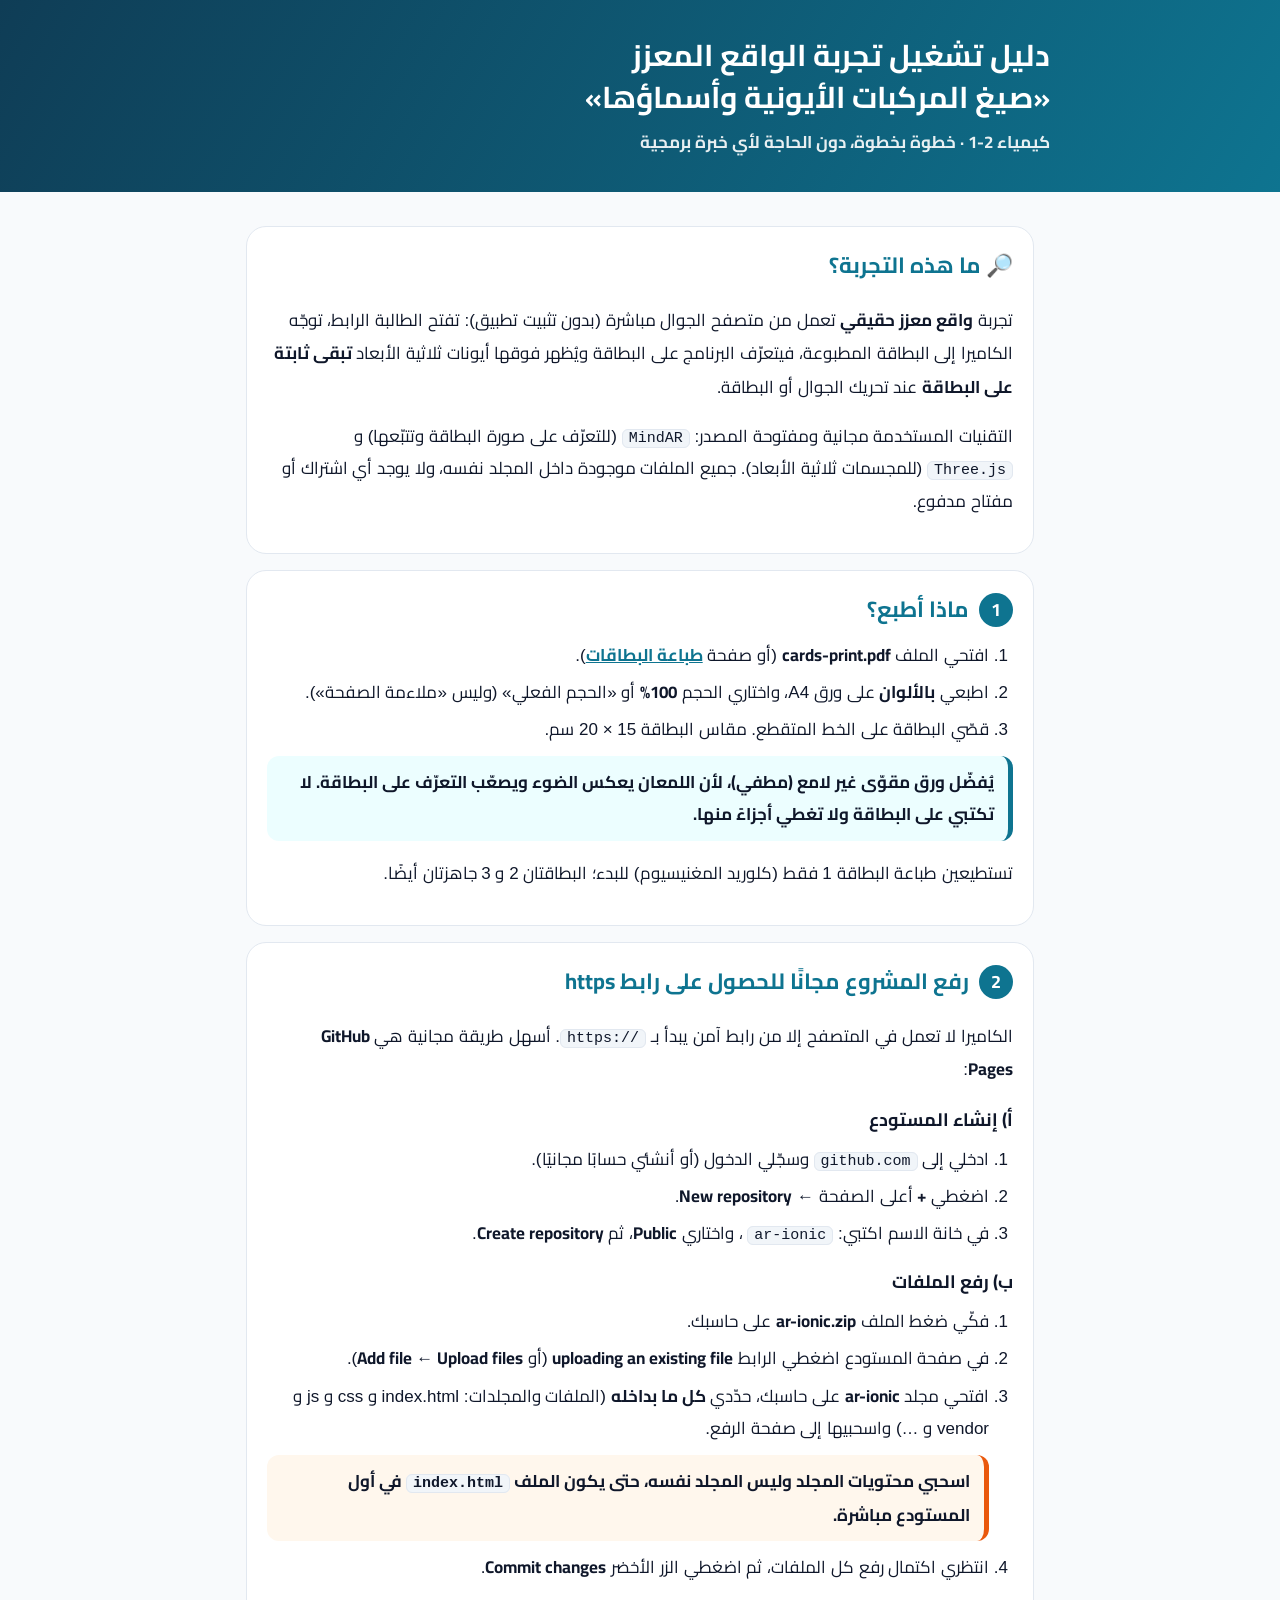
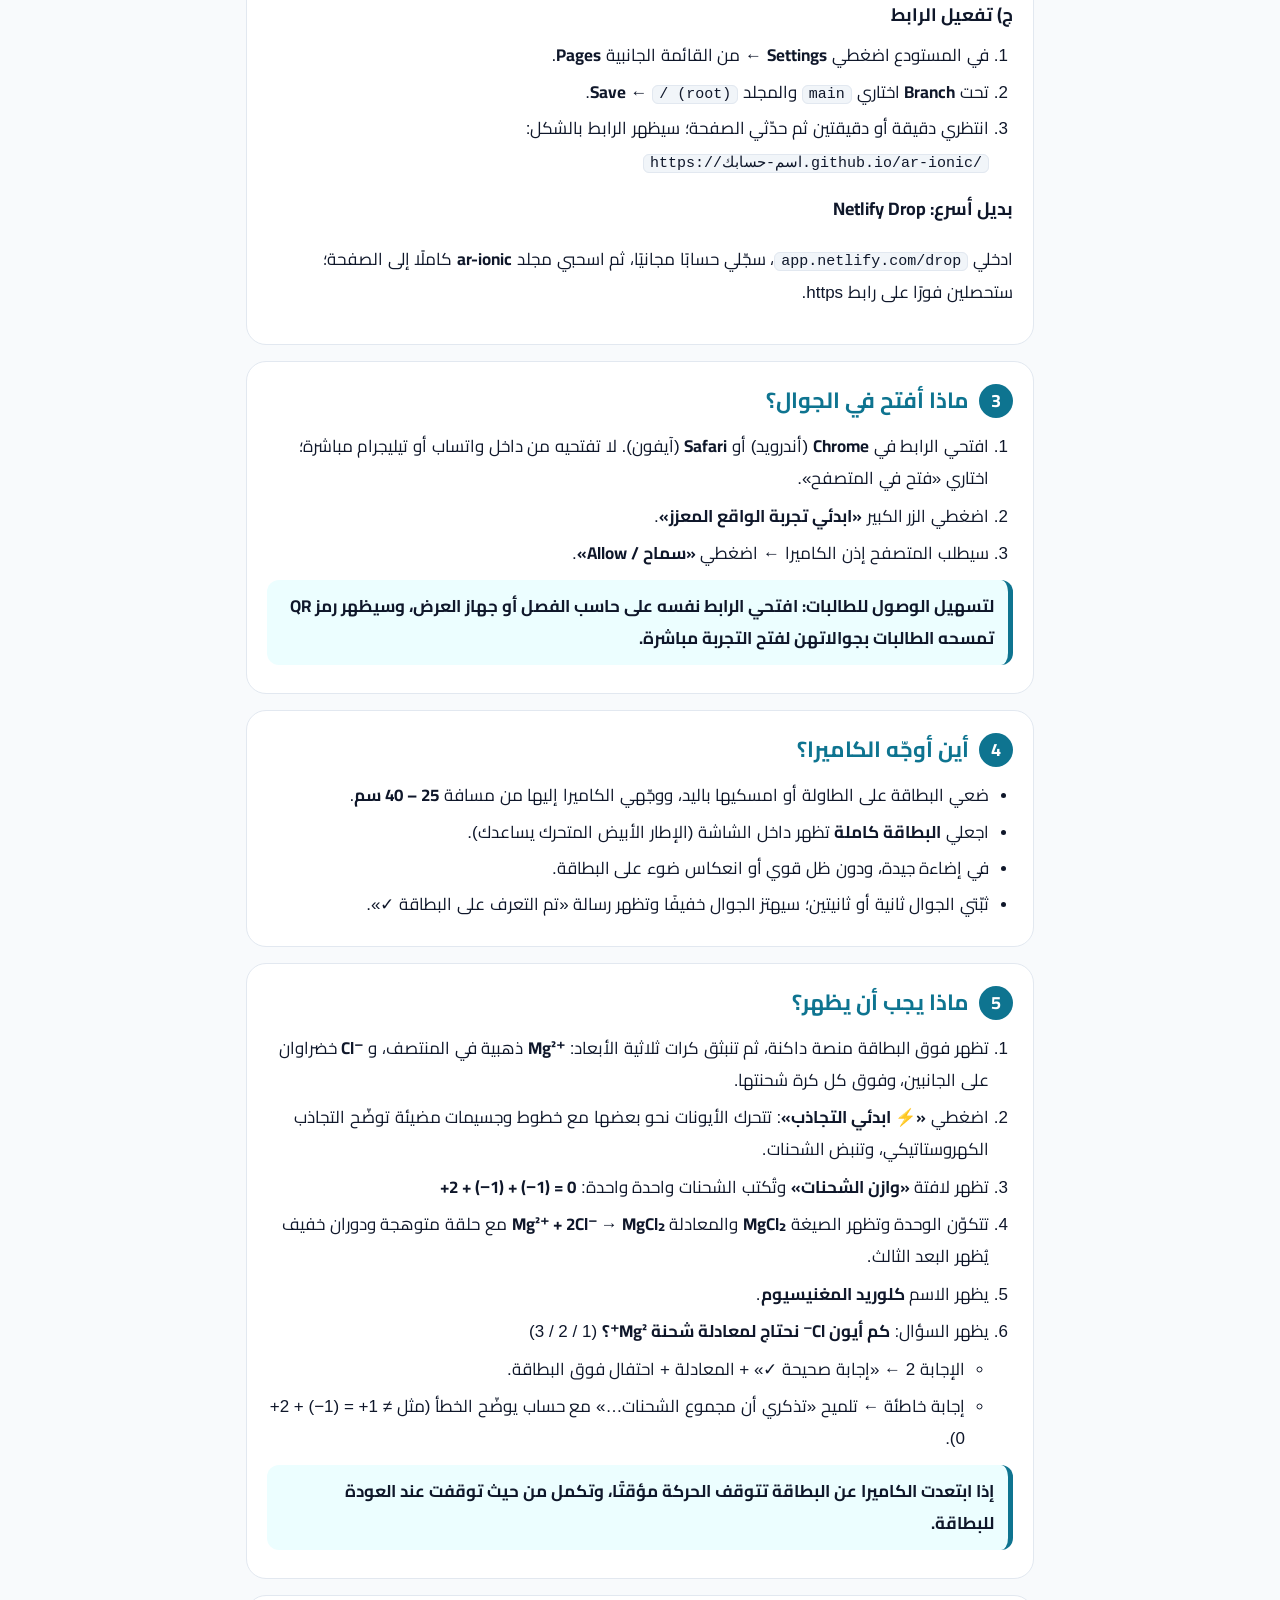
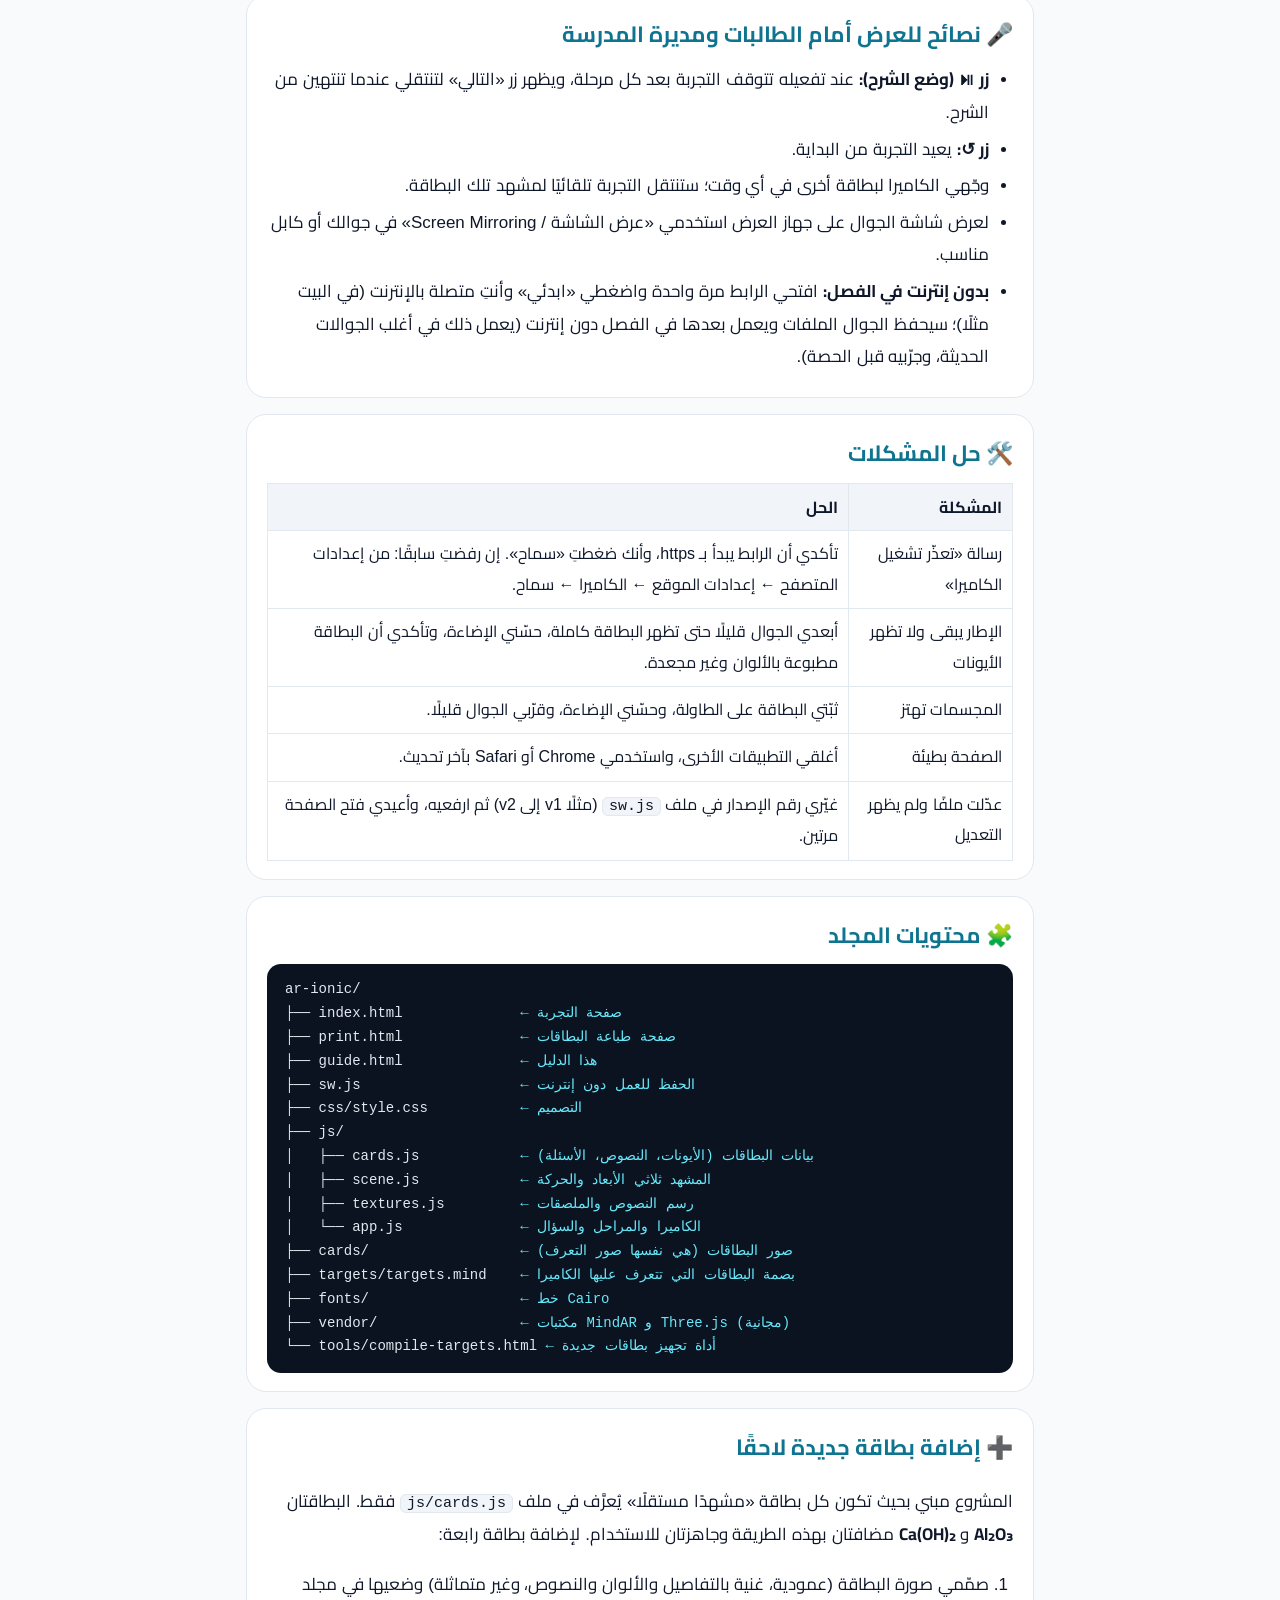
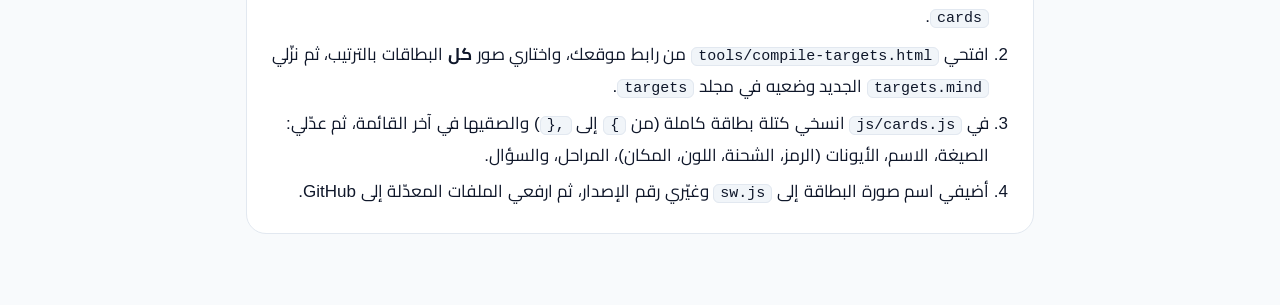
==== guide.html @ edabff2e "Add files via upload" ====
<!doctype html>
<html lang="ar" dir="rtl">
<head>
<meta charset="utf-8">
<meta name="viewport" content="width=device-width, initial-scale=1">
<title>دليل تشغيل تجربة الواقع المعزز</title>
<style>
  @font-face { font-family: Cairo; font-weight: 400; src: url(fonts/cairo-arabic-400-normal.woff2) format('woff2'); unicode-range: U+0600-06FF, U+FB50-FDFF, U+FE70-FEFF; }
  @font-face { font-family: Cairo; font-weight: 700; src: url(fonts/cairo-arabic-700-normal.woff2) format('woff2'); unicode-range: U+0600-06FF, U+FB50-FDFF, U+FE70-FEFF; }
  @font-face { font-family: Cairo; font-weight: 900; src: url(fonts/cairo-arabic-900-normal.woff2) format('woff2'); unicode-range: U+0600-06FF, U+FB50-FDFF, U+FE70-FEFF; }
  @font-face { font-family: Cairo; font-weight: 700; src: url(fonts/cairo-latin-700-normal.woff2) format('woff2'); unicode-range: U+0000-00FF, U+2000-206F; }
  @font-face { font-family: Cairo; font-weight: 900; src: url(fonts/cairo-latin-900-normal.woff2) format('woff2'); unicode-range: U+0000-00FF, U+2000-206F; }
  :root { --ink: #0f172a; --muted: #475569; --line: #e2e8f0; --accent: #0e7490; --soft: #ecfeff; }
  * { box-sizing: border-box; }
  body { margin: 0; font-family: Cairo, sans-serif; color: var(--ink); background: #f8fafc; line-height: 1.9; font-size: 17px; }
  header { background: linear-gradient(120deg, #0f3d56, #0e7490); color: #fff; padding: 34px 18px; }
  header h1 { margin: 0 auto; max-width: 820px; font-size: 30px; line-height: 1.4; }
  header p { margin: 8px auto 0; max-width: 820px; opacity: .9; font-weight: 700; }
  main { max-width: 820px; margin: auto; padding: 18px 16px 60px; }
  section { background: #fff; border: 1px solid var(--line); border-radius: 20px; padding: 18px 20px; margin: 16px 0; }
  h2 { margin: 0 0 8px; font-size: 22px; color: var(--accent); display: flex; align-items: center; gap: 10px; }
  h2 .n { background: var(--accent); color: #fff; width: 34px; height: 34px; border-radius: 50%; display: inline-flex; align-items: center; justify-content: center; font-size: 18px; flex: none; }
  h3 { font-size: 18px; margin: 14px 0 4px; }
  ol, ul { padding-inline-start: 24px; margin: 6px 0; }
  li { margin: 4px 0; }
  code, .k { direction: ltr; unicode-bidi: isolate; font-family: ui-monospace, monospace; background: #f1f5f9; border: 1px solid var(--line); border-radius: 6px; padding: 0 6px; font-size: 15px; }
  .note { background: var(--soft); border-right: 5px solid var(--accent); padding: 10px 14px; border-radius: 12px; margin: 10px 0; font-weight: 700; }
  .warn { background: #fff7ed; border-right-color: #ea580c; }
  table { width: 100%; border-collapse: collapse; margin-top: 8px; font-size: 16px; }
  th, td { border: 1px solid var(--line); padding: 8px 10px; text-align: right; vertical-align: top; }
  th { background: #f1f5f9; }
  .tree { direction: ltr; text-align: left; background: #0b1220; color: #e2e8f0; border-radius: 14px; padding: 14px 18px; font-family: ui-monospace, monospace; font-size: 14px; line-height: 1.7; white-space: pre; overflow-x: auto; }
  .tree .c { color: #67e8f9; }
  a { color: var(--accent); font-weight: 700; }
  @media print { body { background: #fff; } section { break-inside: avoid; } }
</style>
</head>
<body>
<header>
  <h1>دليل تشغيل تجربة الواقع المعزز<br>«صيغ المركبات الأيونية وأسماؤها»</h1>
  <p>كيمياء 2-1 · خطوة بخطوة، دون الحاجة لأي خبرة برمجية</p>
</header>
<main>

<section>
  <h2>🔎 ما هذه التجربة؟</h2>
  <p>تجربة <b>واقع معزز حقيقي</b> تعمل من متصفح الجوال مباشرة (بدون تثبيت تطبيق): تفتح الطالبة الرابط، توجّه الكاميرا إلى البطاقة المطبوعة، فيتعرّف البرنامج على البطاقة ويُظهر فوقها أيونات ثلاثية الأبعاد <b>تبقى ثابتة على البطاقة</b> عند تحريك الجوال أو البطاقة.</p>
  <p>التقنيات المستخدمة مجانية ومفتوحة المصدر: <span class="k">MindAR</span> (للتعرّف على صورة البطاقة وتتبّعها) و <span class="k">Three.js</span> (للمجسمات ثلاثية الأبعاد). جميع الملفات موجودة داخل المجلد نفسه، ولا يوجد أي اشتراك أو مفتاح مدفوع.</p>
</section>

<section>
  <h2><span class="n">1</span> ماذا أطبع؟</h2>
  <ol>
    <li>افتحي الملف <b>cards-print.pdf</b> (أو صفحة <a href="print.html">طباعة البطاقات</a>).</li>
    <li>اطبعي <b>بالألوان</b> على ورق A4، واختاري الحجم <b>100%</b> أو «الحجم الفعلي» (وليس «ملاءمة الصفحة»).</li>
    <li>قصّي البطاقة على الخط المتقطع. مقاس البطاقة 15 × 20 سم.</li>
  </ol>
  <div class="note">يُفضّل ورق مقوّى <b>غير لامع</b> (مطفي)، لأن اللمعان يعكس الضوء ويصعّب التعرّف على البطاقة. لا تكتبي على البطاقة ولا تغطي أجزاءً منها.</div>
  <p>تستطيعين طباعة البطاقة 1 فقط (كلوريد المغنيسيوم) للبدء؛ البطاقتان 2 و 3 جاهزتان أيضًا.</p>
</section>

<section>
  <h2><span class="n">2</span> رفع المشروع مجانًا للحصول على رابط https</h2>
  <p>الكاميرا لا تعمل في المتصفح إلا من رابط آمن يبدأ بـ <span class="k">https://</span>. أسهل طريقة مجانية هي <b>GitHub Pages</b>:</p>
  <h3>أ) إنشاء المستودع</h3>
  <ol>
    <li>ادخلي إلى <span class="k">github.com</span> وسجّلي الدخول (أو أنشئي حسابًا مجانيًا).</li>
    <li>اضغطي <b>+</b> أعلى الصفحة ← <b>New repository</b>.</li>
    <li>في خانة الاسم اكتبي: <span class="k">ar-ionic</span> ، واختاري <b>Public</b>، ثم <b>Create repository</b>.</li>
  </ol>
  <h3>ب) رفع الملفات</h3>
  <ol>
    <li>فكّي ضغط الملف <b>ar-ionic.zip</b> على حاسبك.</li>
    <li>في صفحة المستودع اضغطي الرابط <b>uploading an existing file</b> (أو <b>Add file ← Upload files</b>).</li>
    <li>افتحي مجلد <b>ar-ionic</b> على حاسبك، حدّدي <b>كل ما بداخله</b> (الملفات والمجلدات: index.html و css و js و vendor و …) واسحبيها إلى صفحة الرفع.
      <div class="note warn">اسحبي <b>محتويات</b> المجلد وليس المجلد نفسه، حتى يكون الملف <span class="k">index.html</span> في أول المستودع مباشرة.</div></li>
    <li>انتظري اكتمال رفع كل الملفات، ثم اضغطي الزر الأخضر <b>Commit changes</b>.</li>
  </ol>
  <h3>ج) تفعيل الرابط</h3>
  <ol>
    <li>في المستودع اضغطي <b>Settings</b> ← من القائمة الجانبية <b>Pages</b>.</li>
    <li>تحت <b>Branch</b> اختاري <span class="k">main</span> والمجلد <span class="k">/ (root)</span> ← <b>Save</b>.</li>
    <li>انتظري دقيقة أو دقيقتين ثم حدّثي الصفحة؛ سيظهر الرابط بالشكل:<br>
      <span class="k">https://اسم-حسابك.github.io/ar-ionic/</span></li>
  </ol>
  <h3>بديل أسرع: Netlify Drop</h3>
  <p>ادخلي <span class="k">app.netlify.com/drop</span>، سجّلي حسابًا مجانيًا، ثم اسحبي مجلد <b>ar-ionic</b> كاملًا إلى الصفحة؛ ستحصلين فورًا على رابط https.</p>
</section>

<section>
  <h2><span class="n">3</span> ماذا أفتح في الجوال؟</h2>
  <ol>
    <li>افتحي الرابط في <b>Chrome</b> (أندرويد) أو <b>Safari</b> (آيفون). لا تفتحيه من داخل واتساب أو تيليجرام مباشرة؛ اختاري «فتح في المتصفح».</li>
    <li>اضغطي الزر الكبير <b>«ابدئي تجربة الواقع المعزز»</b>.</li>
    <li>سيطلب المتصفح إذن الكاميرا ← اضغطي <b>«سماح / Allow»</b>.</li>
  </ol>
  <div class="note">لتسهيل الوصول للطالبات: افتحي الرابط نفسه على حاسب الفصل أو جهاز العرض، وسيظهر <b>رمز QR</b> تمسحه الطالبات بجوالاتهن لفتح التجربة مباشرة.</div>
</section>

<section>
  <h2><span class="n">4</span> أين أوجّه الكاميرا؟</h2>
  <ul>
    <li>ضعي البطاقة على الطاولة أو امسكيها باليد، ووجّهي الكاميرا إليها من مسافة <b>25 – 40 سم</b>.</li>
    <li>اجعلي <b>البطاقة كاملة</b> تظهر داخل الشاشة (الإطار الأبيض المتحرك يساعدك).</li>
    <li>في إضاءة جيدة، ودون ظل قوي أو انعكاس ضوء على البطاقة.</li>
    <li>ثبّتي الجوال ثانية أو ثانيتين؛ سيهتز الجوال خفيفًا وتظهر رسالة «تم التعرف على البطاقة ✓».</li>
  </ul>
</section>

<section>
  <h2><span class="n">5</span> ماذا يجب أن يظهر؟</h2>
  <ol>
    <li>تظهر فوق البطاقة منصة داكنة، ثم تنبثق كرات ثلاثية الأبعاد: <b dir="ltr">Mg²⁺</b> ذهبية في المنتصف، و <b dir="ltr">Cl⁻</b> خضراوان على الجانبين، وفوق كل كرة شحنتها.</li>
    <li>اضغطي <b>«⚡ ابدئي التجاذب»</b>: تتحرك الأيونات نحو بعضها مع خطوط وجسيمات مضيئة توضّح التجاذب الكهروستاتيكي، وتنبض الشحنات.</li>
    <li>تظهر لافتة <b>«وازن الشحنات»</b> وتُكتب الشحنات واحدة واحدة: <b dir="ltr">+2 + (−1) + (−1) = 0</b></li>
    <li>تتكوّن الوحدة وتظهر الصيغة <b dir="ltr">MgCl₂</b> والمعادلة <b dir="ltr">Mg²⁺ + 2Cl⁻ → MgCl₂</b> مع حلقة متوهجة ودوران خفيف يُظهر البعد الثالث.</li>
    <li>يظهر الاسم <b>كلوريد المغنيسيوم</b>.</li>
    <li>يظهر السؤال: <b>كم أيون Cl⁻ نحتاج لمعادلة شحنة Mg²⁺؟</b> (1 / 2 / 3)
      <ul>
        <li>الإجابة 2 ← «إجابة صحيحة ✓» + المعادلة + احتفال فوق البطاقة.</li>
        <li>إجابة خاطئة ← تلميح «تذكري أن مجموع الشحنات…» مع حساب يوضّح الخطأ (مثل <span dir="ltr">+2 + (−1) = +1 ≠ 0</span>).</li>
      </ul>
    </li>
  </ol>
  <div class="note">إذا ابتعدت الكاميرا عن البطاقة تتوقف الحركة مؤقتًا، وتكمل من حيث توقفت عند العودة للبطاقة.</div>
</section>

<section>
  <h2>🎤 نصائح للعرض أمام الطالبات ومديرة المدرسة</h2>
  <ul>
    <li><b>زر ⏯ (وضع الشرح):</b> عند تفعيله تتوقف التجربة بعد كل مرحلة، ويظهر زر «التالي» لتنتقلي عندما تنتهين من الشرح.</li>
    <li><b>زر ↺:</b> يعيد التجربة من البداية.</li>
    <li>وجّهي الكاميرا لبطاقة أخرى في أي وقت؛ ستنتقل التجربة تلقائيًا لمشهد تلك البطاقة.</li>
    <li>لعرض شاشة الجوال على جهاز العرض استخدمي «عرض الشاشة / Screen Mirroring» في جوالك أو كابل مناسب.</li>
    <li><b>بدون إنترنت في الفصل:</b> افتحي الرابط مرة واحدة واضغطي «ابدئي» وأنتِ متصلة بالإنترنت (في البيت مثلًا)؛ سيحفظ الجوال الملفات ويعمل بعدها في الفصل دون إنترنت (يعمل ذلك في أغلب الجوالات الحديثة، وجرّبيه قبل الحصة).</li>
  </ul>
</section>

<section>
  <h2>🛠️ حل المشكلات</h2>
  <table>
    <tr><th>المشكلة</th><th>الحل</th></tr>
    <tr><td>رسالة «تعذّر تشغيل الكاميرا»</td><td>تأكدي أن الرابط يبدأ بـ https، وأنك ضغطتِ «سماح». إن رفضتِ سابقًا: من إعدادات المتصفح ← إعدادات الموقع ← الكاميرا ← سماح.</td></tr>
    <tr><td>الإطار يبقى ولا تظهر الأيونات</td><td>أبعدي الجوال قليلًا حتى تظهر البطاقة كاملة، حسّني الإضاءة، وتأكدي أن البطاقة مطبوعة بالألوان وغير مجعدة.</td></tr>
    <tr><td>المجسمات تهتز</td><td>ثبّتي البطاقة على الطاولة، وحسّني الإضاءة، وقرّبي الجوال قليلًا.</td></tr>
    <tr><td>الصفحة بطيئة</td><td>أغلقي التطبيقات الأخرى، واستخدمي Chrome أو Safari بآخر تحديث.</td></tr>
    <tr><td>عدّلت ملفًا ولم يظهر التعديل</td><td>غيّري رقم الإصدار في ملف <span class="k">sw.js</span> (مثلًا v1 إلى v2) ثم ارفعيه، وأعيدي فتح الصفحة مرتين.</td></tr>
  </table>
</section>

<section>
  <h2>🧩 محتويات المجلد</h2>
<div class="tree">ar-ionic/
├── index.html              <span class="c">← صفحة التجربة</span>
├── print.html              <span class="c">← صفحة طباعة البطاقات</span>
├── guide.html              <span class="c">← هذا الدليل</span>
├── sw.js                   <span class="c">← الحفظ للعمل دون إنترنت</span>
├── css/style.css           <span class="c">← التصميم</span>
├── js/
│   ├── cards.js            <span class="c">← بيانات البطاقات (الأيونات، النصوص، الأسئلة)</span>
│   ├── scene.js            <span class="c">← المشهد ثلاثي الأبعاد والحركة</span>
│   ├── textures.js         <span class="c">← رسم النصوص والملصقات</span>
│   └── app.js              <span class="c">← الكاميرا والمراحل والسؤال</span>
├── cards/                  <span class="c">← صور البطاقات (هي نفسها صور التعرف)</span>
├── targets/targets.mind    <span class="c">← بصمة البطاقات التي تتعرف عليها الكاميرا</span>
├── fonts/                  <span class="c">← خط Cairo</span>
├── vendor/                 <span class="c">← مكتبات MindAR و Three.js (مجانية)</span>
└── tools/compile-targets.html <span class="c">← أداة تجهيز بطاقات جديدة</span></div>
</section>

<section>
  <h2>➕ إضافة بطاقة جديدة لاحقًا</h2>
  <p>المشروع مبني بحيث تكون كل بطاقة «مشهدًا مستقلًا» يُعرَّف في ملف <span class="k">js/cards.js</span> فقط. البطاقتان <b dir="ltr">Al₂O₃</b> و <b dir="ltr">Ca(OH)₂</b> مضافتان بهذه الطريقة وجاهزتان للاستخدام. لإضافة بطاقة رابعة:</p>
  <ol>
    <li>صمّمي صورة البطاقة (عمودية، غنية بالتفاصيل والألوان والنصوص، وغير متماثلة) وضعيها في مجلد <span class="k">cards</span>.</li>
    <li>افتحي <span class="k">tools/compile-targets.html</span> من رابط موقعك، واختاري صور <b>كل</b> البطاقات بالترتيب، ثم نزّلي <span class="k">targets.mind</span> الجديد وضعيه في مجلد <span class="k">targets</span>.</li>
    <li>في <span class="k">js/cards.js</span> انسخي كتلة بطاقة كاملة (من <span class="k">{</span> إلى <span class="k">},</span>) والصقيها في آخر القائمة، ثم عدّلي: الصيغة، الاسم، الأيونات (الرمز، الشحنة، اللون، المكان)، المراحل، والسؤال.</li>
    <li>أضيفي اسم صورة البطاقة إلى <span class="k">sw.js</span> وغيّري رقم الإصدار، ثم ارفعي الملفات المعدّلة إلى GitHub.</li>
  </ol>
</section>

</main>
</body>
</html>
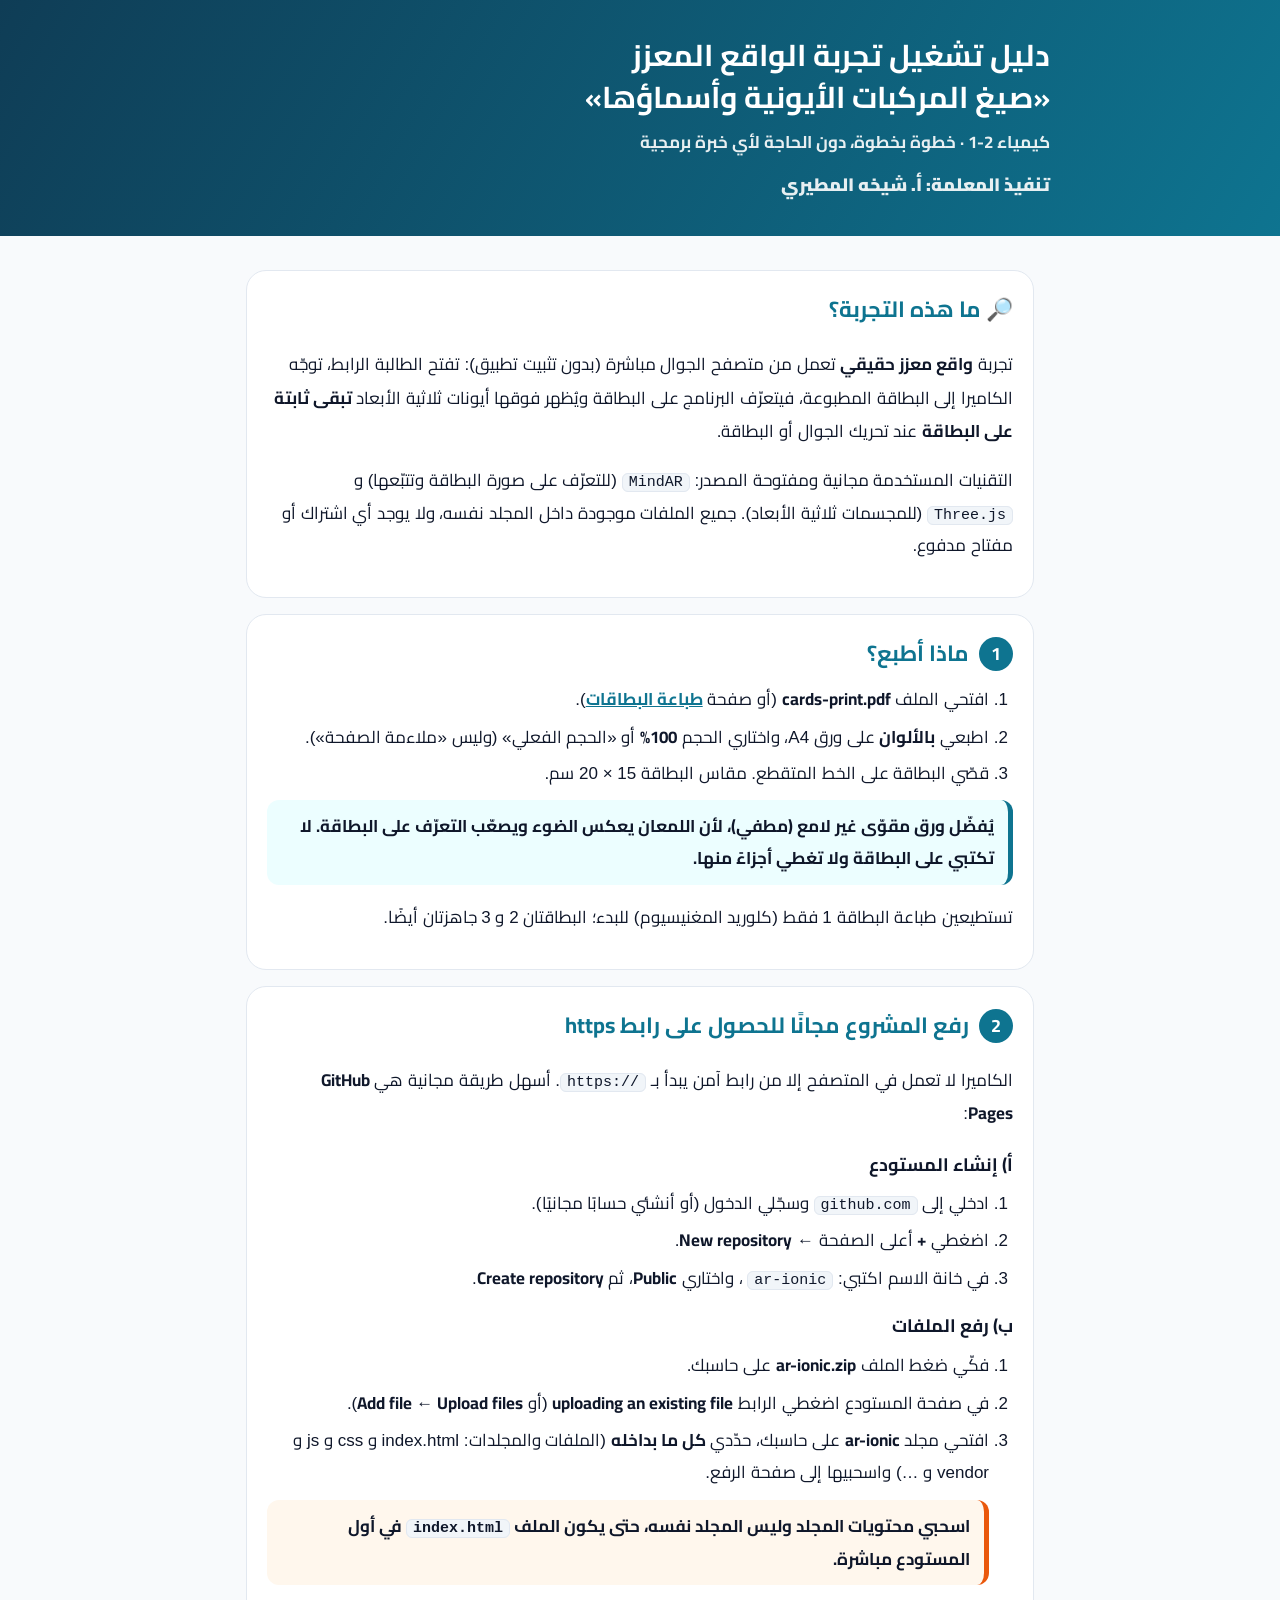
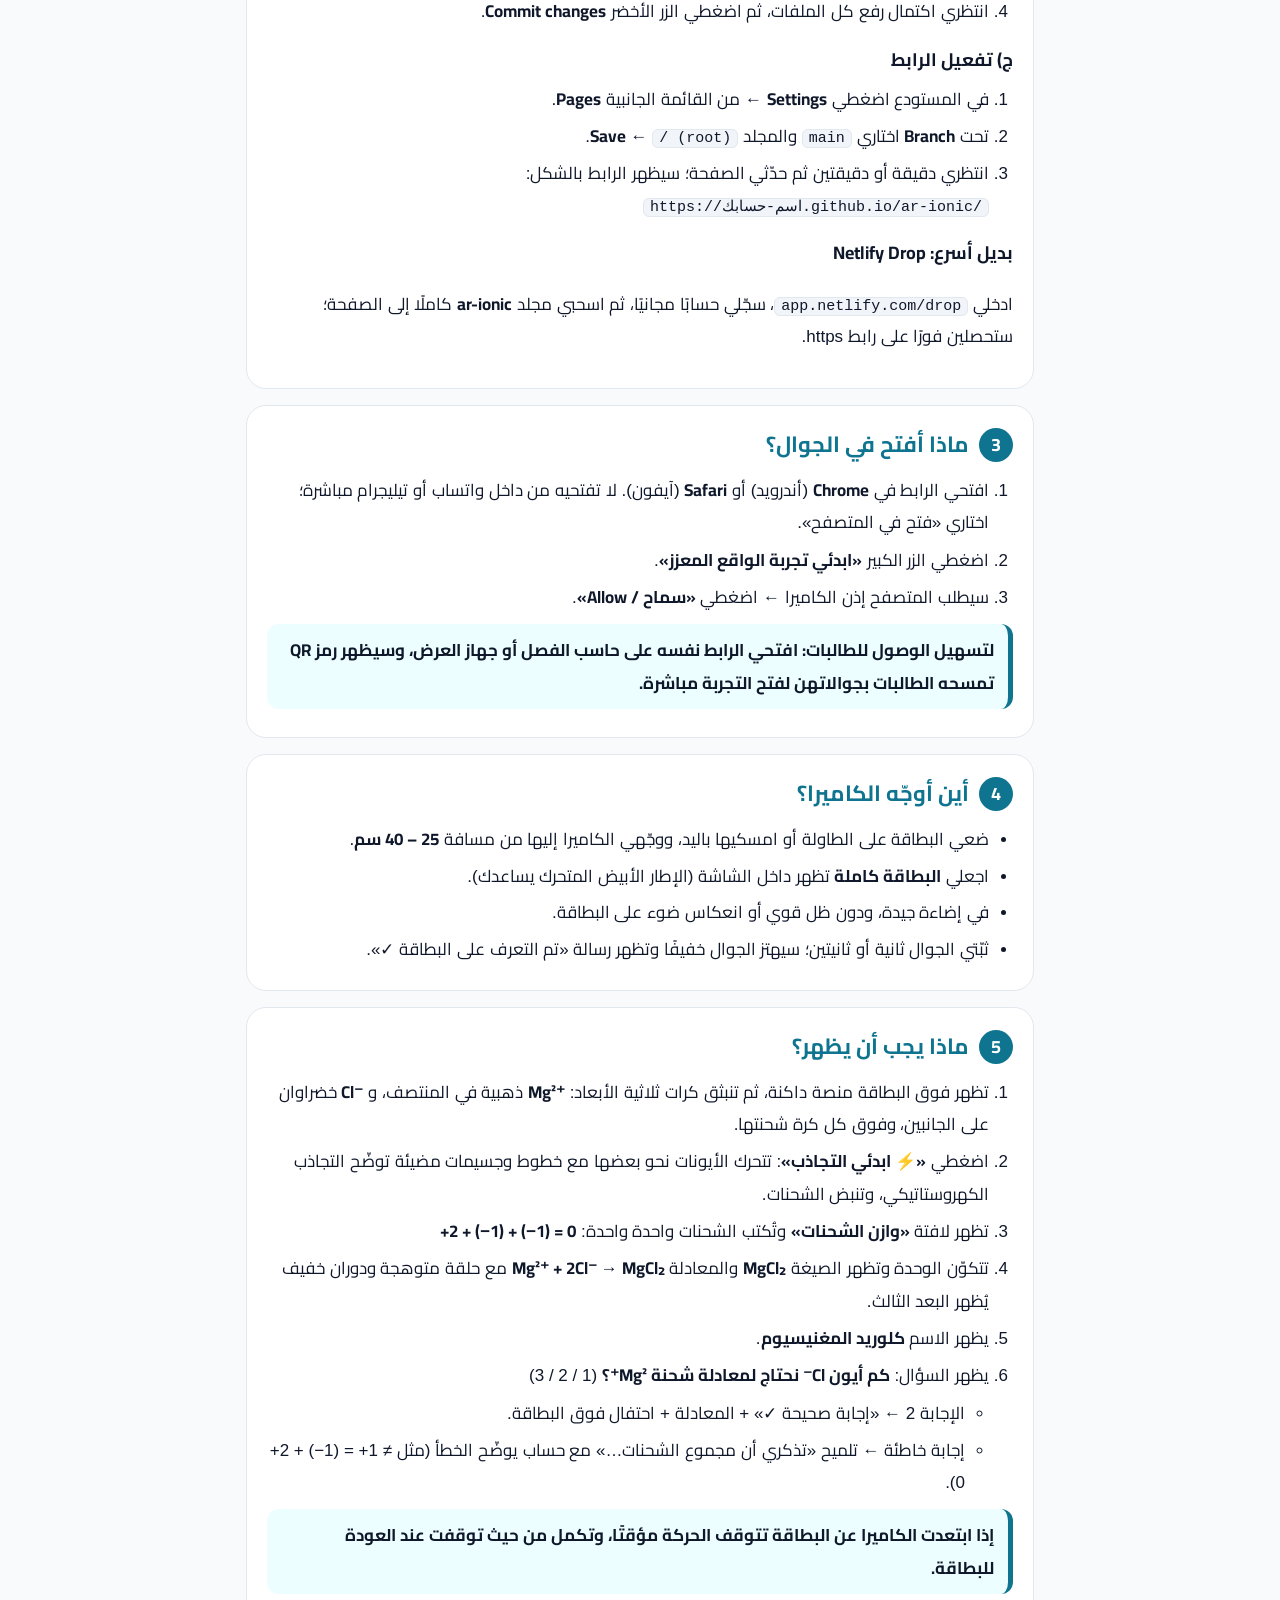
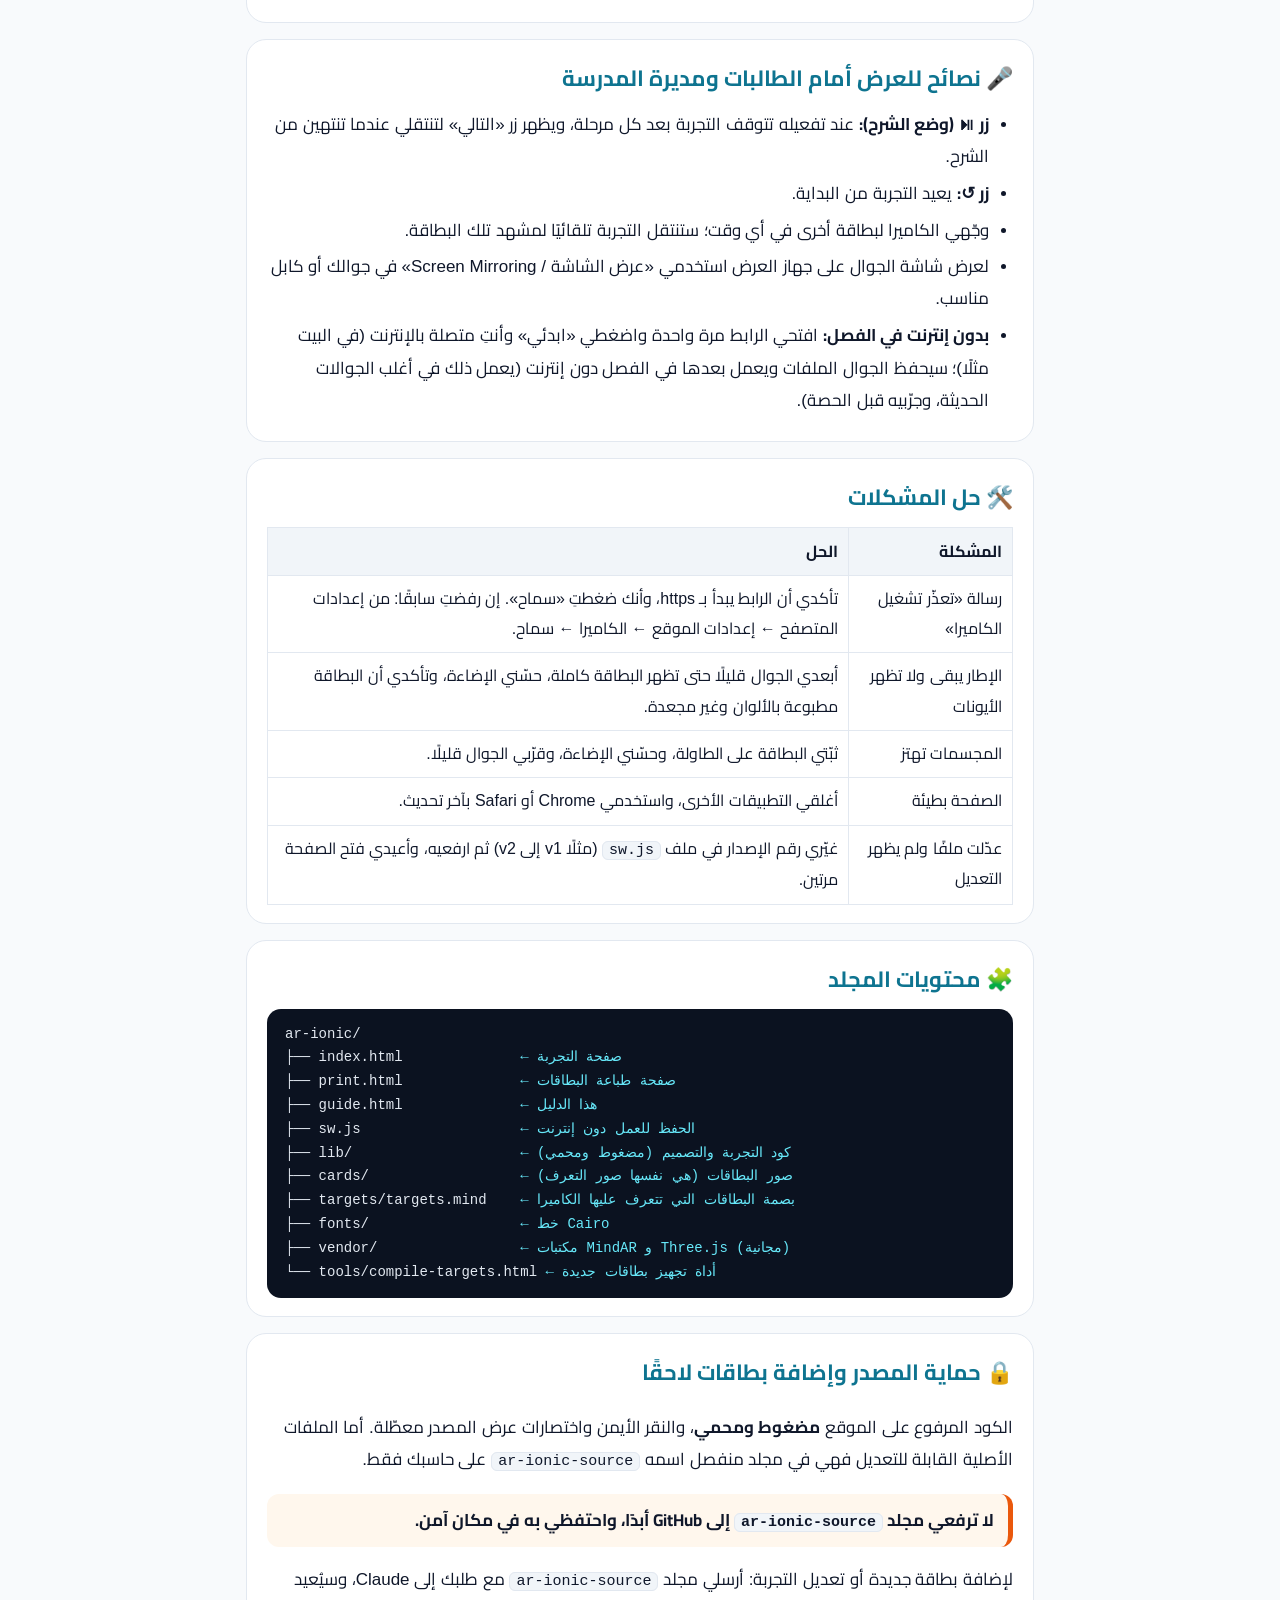
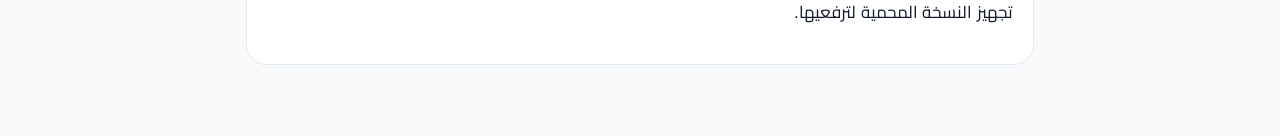
==== commit 79cb1b95: "Add files via upload" ====
--- a/guide.html
+++ b/guide.html
@@ -34,11 +34,24 @@
   a { color: var(--accent); font-weight: 700; }
   @media print { body { background: #fff; } section { break-inside: avoid; } }
 </style>
+  <script>
+    /* حماية المحتوى: منع النقر الأيمن والنسخ واختصارات عرض المصدر */
+    (function () {
+      var stop = function (e) { e.preventDefault(); return false; };
+      ['contextmenu', 'copy', 'cut', 'dragstart', 'selectstart'].forEach(function (t) { document.addEventListener(t, stop); });
+      document.addEventListener('keydown', function (e) {
+        var k = (e.key || '').toLowerCase(), c = e.ctrlKey || e.metaKey;
+        if (e.key === 'F12' || (c && ['u', 's', 'p', 'c', 'a'].indexOf(k) > -1) || (c && e.shiftKey && ['i', 'j', 'c', 'k'].indexOf(k) > -1) || (e.metaKey && e.altKey && ['i', 'j', 'c', 'u'].indexOf(k) > -1)) stop(e);
+      });
+    })();
+  </script>
+  <style>html,body{-webkit-user-select:none;user-select:none;-webkit-touch-callout:none}img{-webkit-user-drag:none;pointer-events:none}</style>
 </head>
 <body>
 <header>
   <h1>دليل تشغيل تجربة الواقع المعزز<br>«صيغ المركبات الأيونية وأسماؤها»</h1>
   <p>كيمياء 2-1 · خطوة بخطوة، دون الحاجة لأي خبرة برمجية</p>
+  <p style="margin-top:10px;font-weight:900;font-size:18px">تنفيذ المعلمة: أ. شيخه المطيري</p>
 </header>
 <main>
 
@@ -155,12 +168,7 @@
 ├── print.html              <span class="c">← صفحة طباعة البطاقات</span>
 ├── guide.html              <span class="c">← هذا الدليل</span>
 ├── sw.js                   <span class="c">← الحفظ للعمل دون إنترنت</span>
-├── css/style.css           <span class="c">← التصميم</span>
-├── js/
-│   ├── cards.js            <span class="c">← بيانات البطاقات (الأيونات، النصوص، الأسئلة)</span>
-│   ├── scene.js            <span class="c">← المشهد ثلاثي الأبعاد والحركة</span>
-│   ├── textures.js         <span class="c">← رسم النصوص والملصقات</span>
-│   └── app.js              <span class="c">← الكاميرا والمراحل والسؤال</span>
+├── lib/                    <span class="c">← كود التجربة والتصميم (مضغوط ومحمي)</span>
 ├── cards/                  <span class="c">← صور البطاقات (هي نفسها صور التعرف)</span>
 ├── targets/targets.mind    <span class="c">← بصمة البطاقات التي تتعرف عليها الكاميرا</span>
 ├── fonts/                  <span class="c">← خط Cairo</span>
@@ -169,14 +177,10 @@
 </section>
 
 <section>
-  <h2>➕ إضافة بطاقة جديدة لاحقًا</h2>
-  <p>المشروع مبني بحيث تكون كل بطاقة «مشهدًا مستقلًا» يُعرَّف في ملف <span class="k">js/cards.js</span> فقط. البطاقتان <b dir="ltr">Al₂O₃</b> و <b dir="ltr">Ca(OH)₂</b> مضافتان بهذه الطريقة وجاهزتان للاستخدام. لإضافة بطاقة رابعة:</p>
-  <ol>
-    <li>صمّمي صورة البطاقة (عمودية، غنية بالتفاصيل والألوان والنصوص، وغير متماثلة) وضعيها في مجلد <span class="k">cards</span>.</li>
-    <li>افتحي <span class="k">tools/compile-targets.html</span> من رابط موقعك، واختاري صور <b>كل</b> البطاقات بالترتيب، ثم نزّلي <span class="k">targets.mind</span> الجديد وضعيه في مجلد <span class="k">targets</span>.</li>
-    <li>في <span class="k">js/cards.js</span> انسخي كتلة بطاقة كاملة (من <span class="k">{</span> إلى <span class="k">},</span>) والصقيها في آخر القائمة، ثم عدّلي: الصيغة، الاسم، الأيونات (الرمز، الشحنة، اللون، المكان)، المراحل، والسؤال.</li>
-    <li>أضيفي اسم صورة البطاقة إلى <span class="k">sw.js</span> وغيّري رقم الإصدار، ثم ارفعي الملفات المعدّلة إلى GitHub.</li>
-  </ol>
+  <h2>🔒 حماية المصدر وإضافة بطاقات لاحقًا</h2>
+  <p>الكود المرفوع على الموقع <b>مضغوط ومحمي</b>، والنقر الأيمن واختصارات عرض المصدر معطّلة. أما الملفات الأصلية القابلة للتعديل فهي في مجلد منفصل اسمه <span class="k">ar-ionic-source</span> على حاسبك فقط.</p>
+  <div class="note warn">لا ترفعي مجلد <span class="k">ar-ionic-source</span> إلى GitHub أبدًا، واحتفظي به في مكان آمن.</div>
+  <p>لإضافة بطاقة جديدة أو تعديل التجربة: أرسلي مجلد <span class="k">ar-ionic-source</span> مع طلبك إلى Claude، وسيُعيد تجهيز النسخة المحمية لترفعيها.</p>
 </section>
 
 </main>
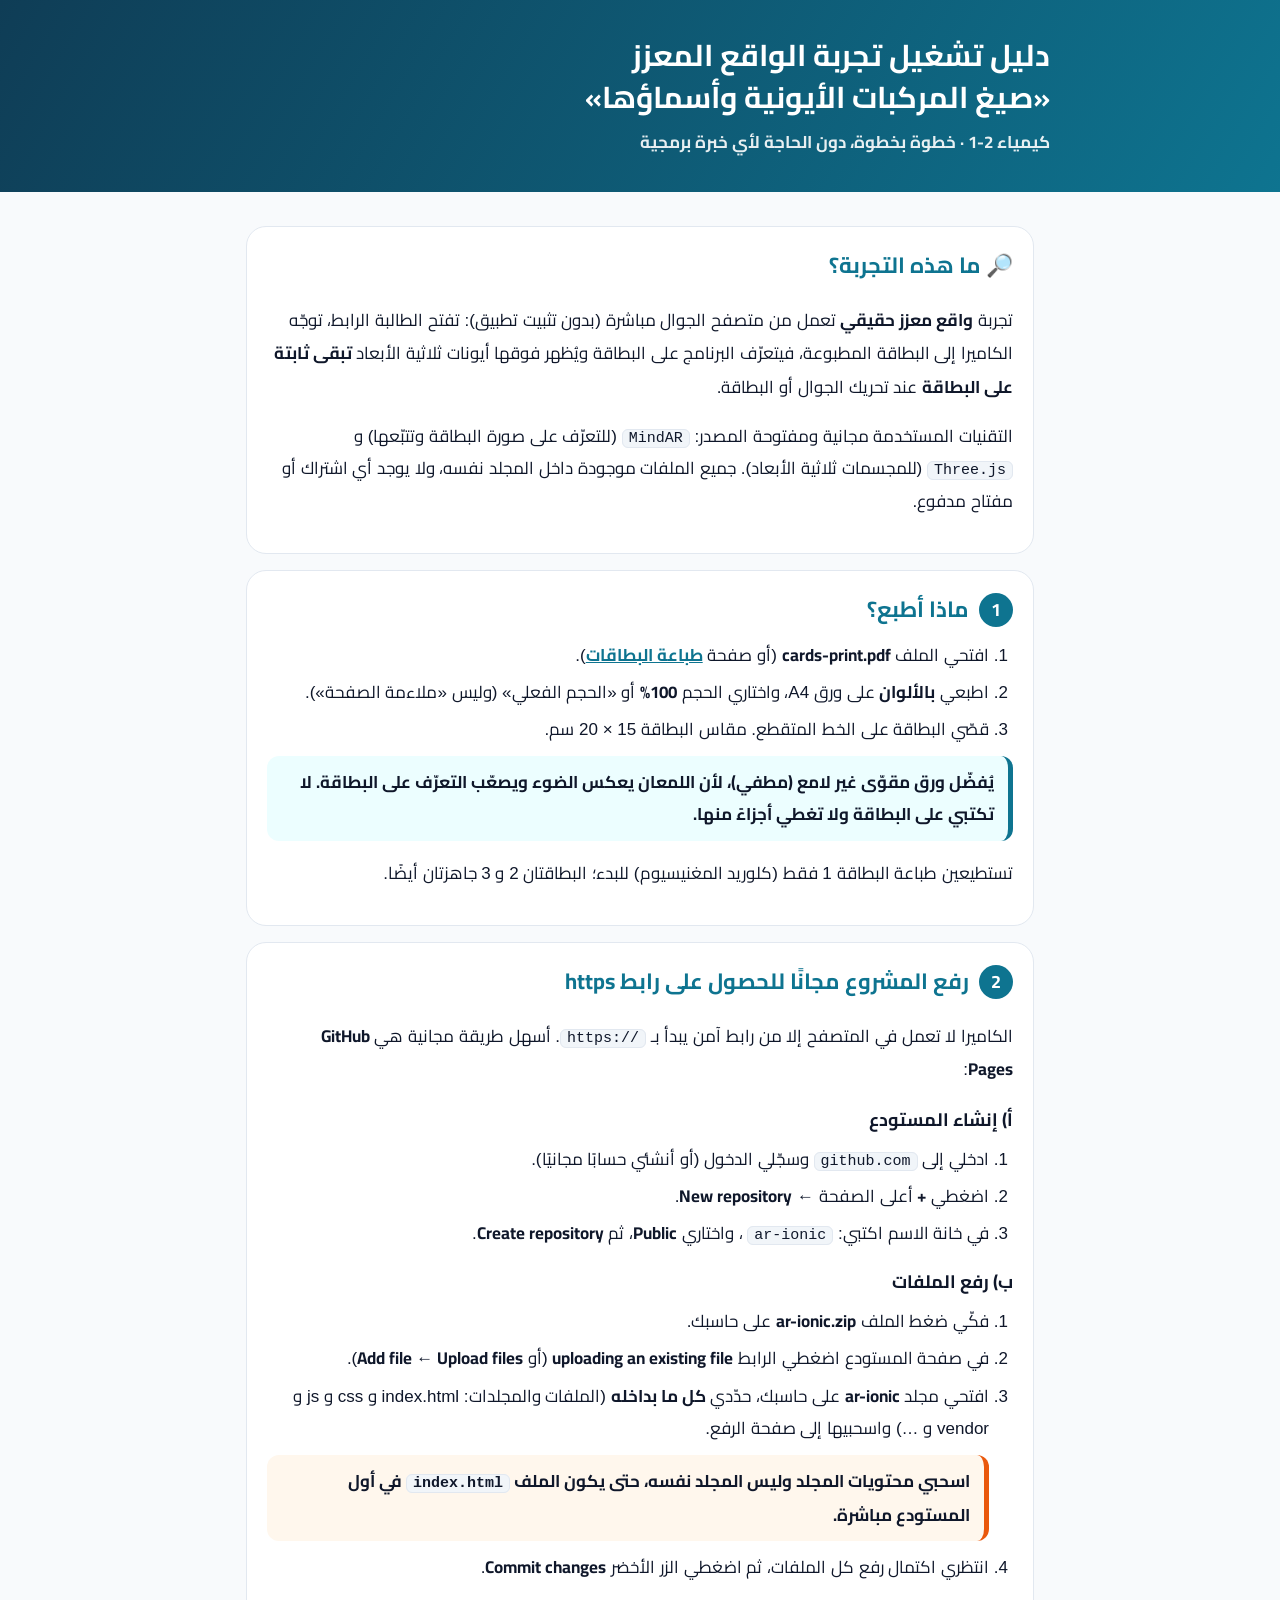
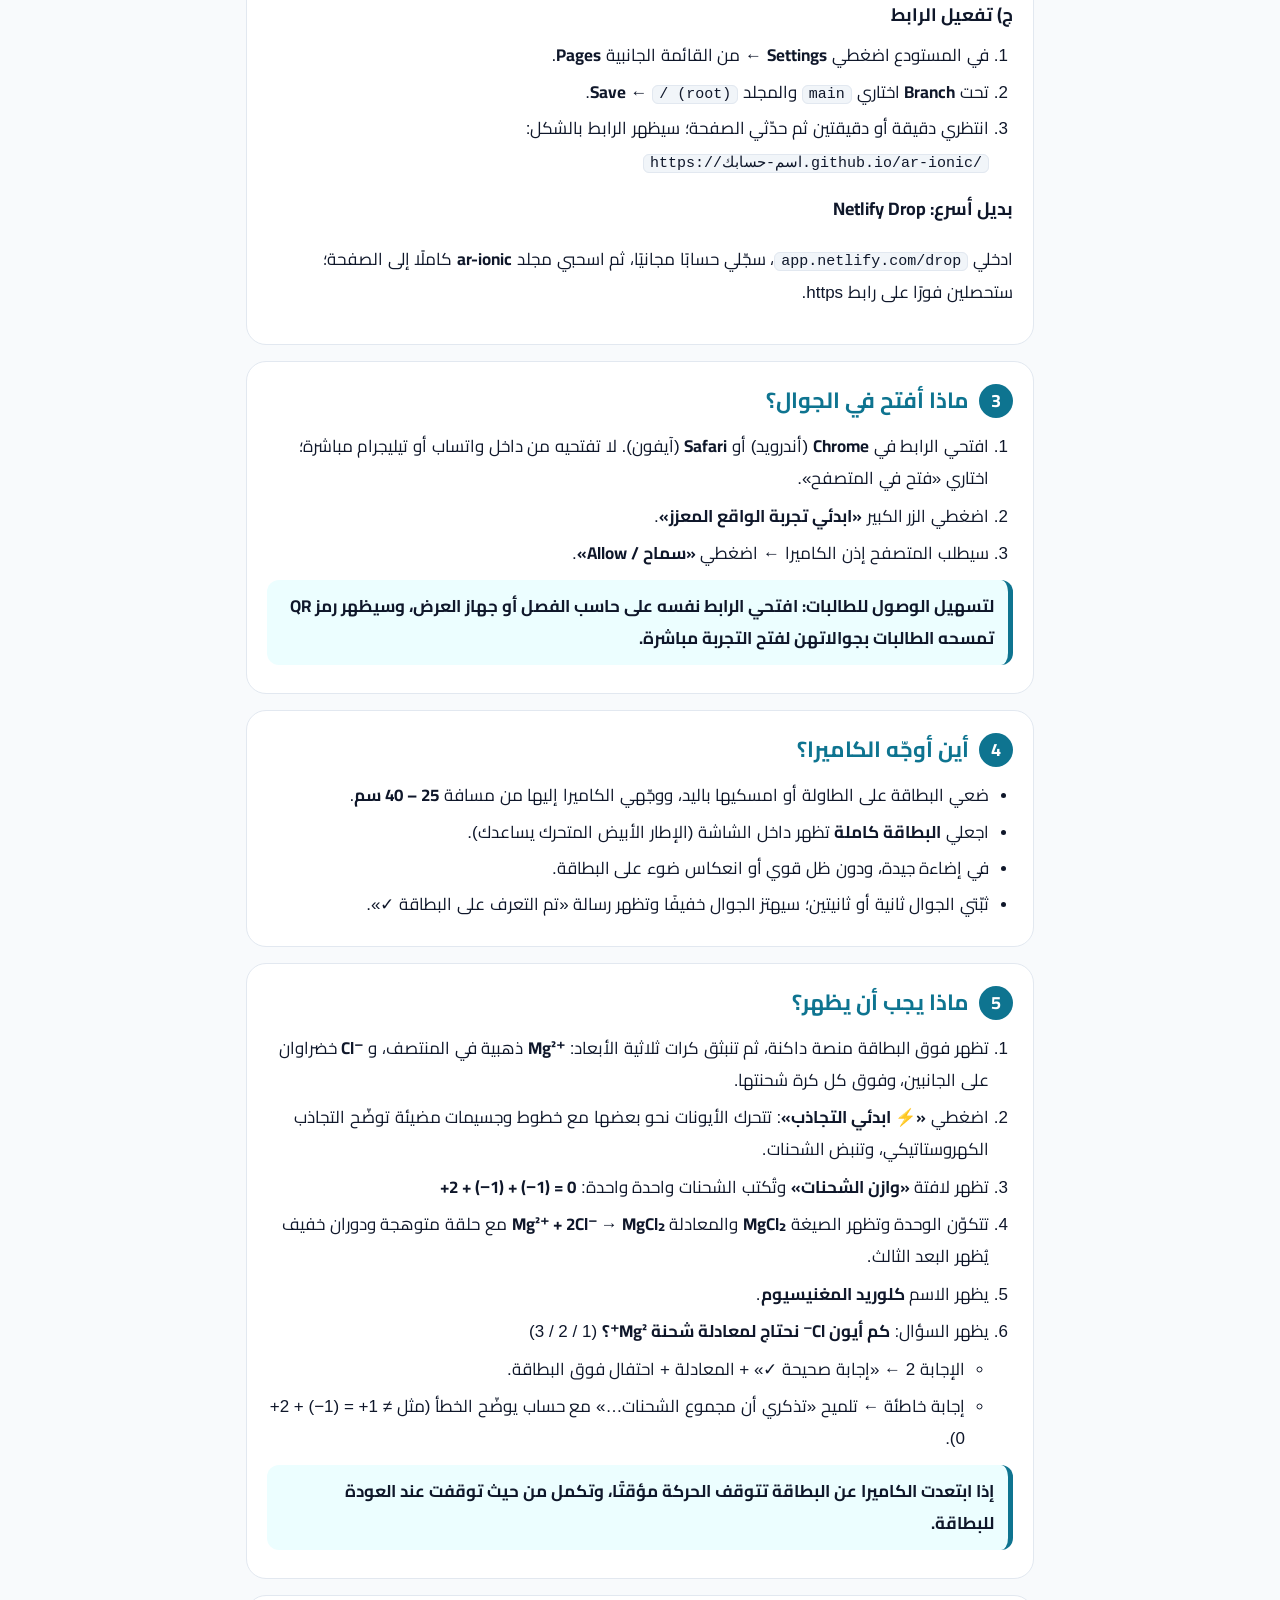
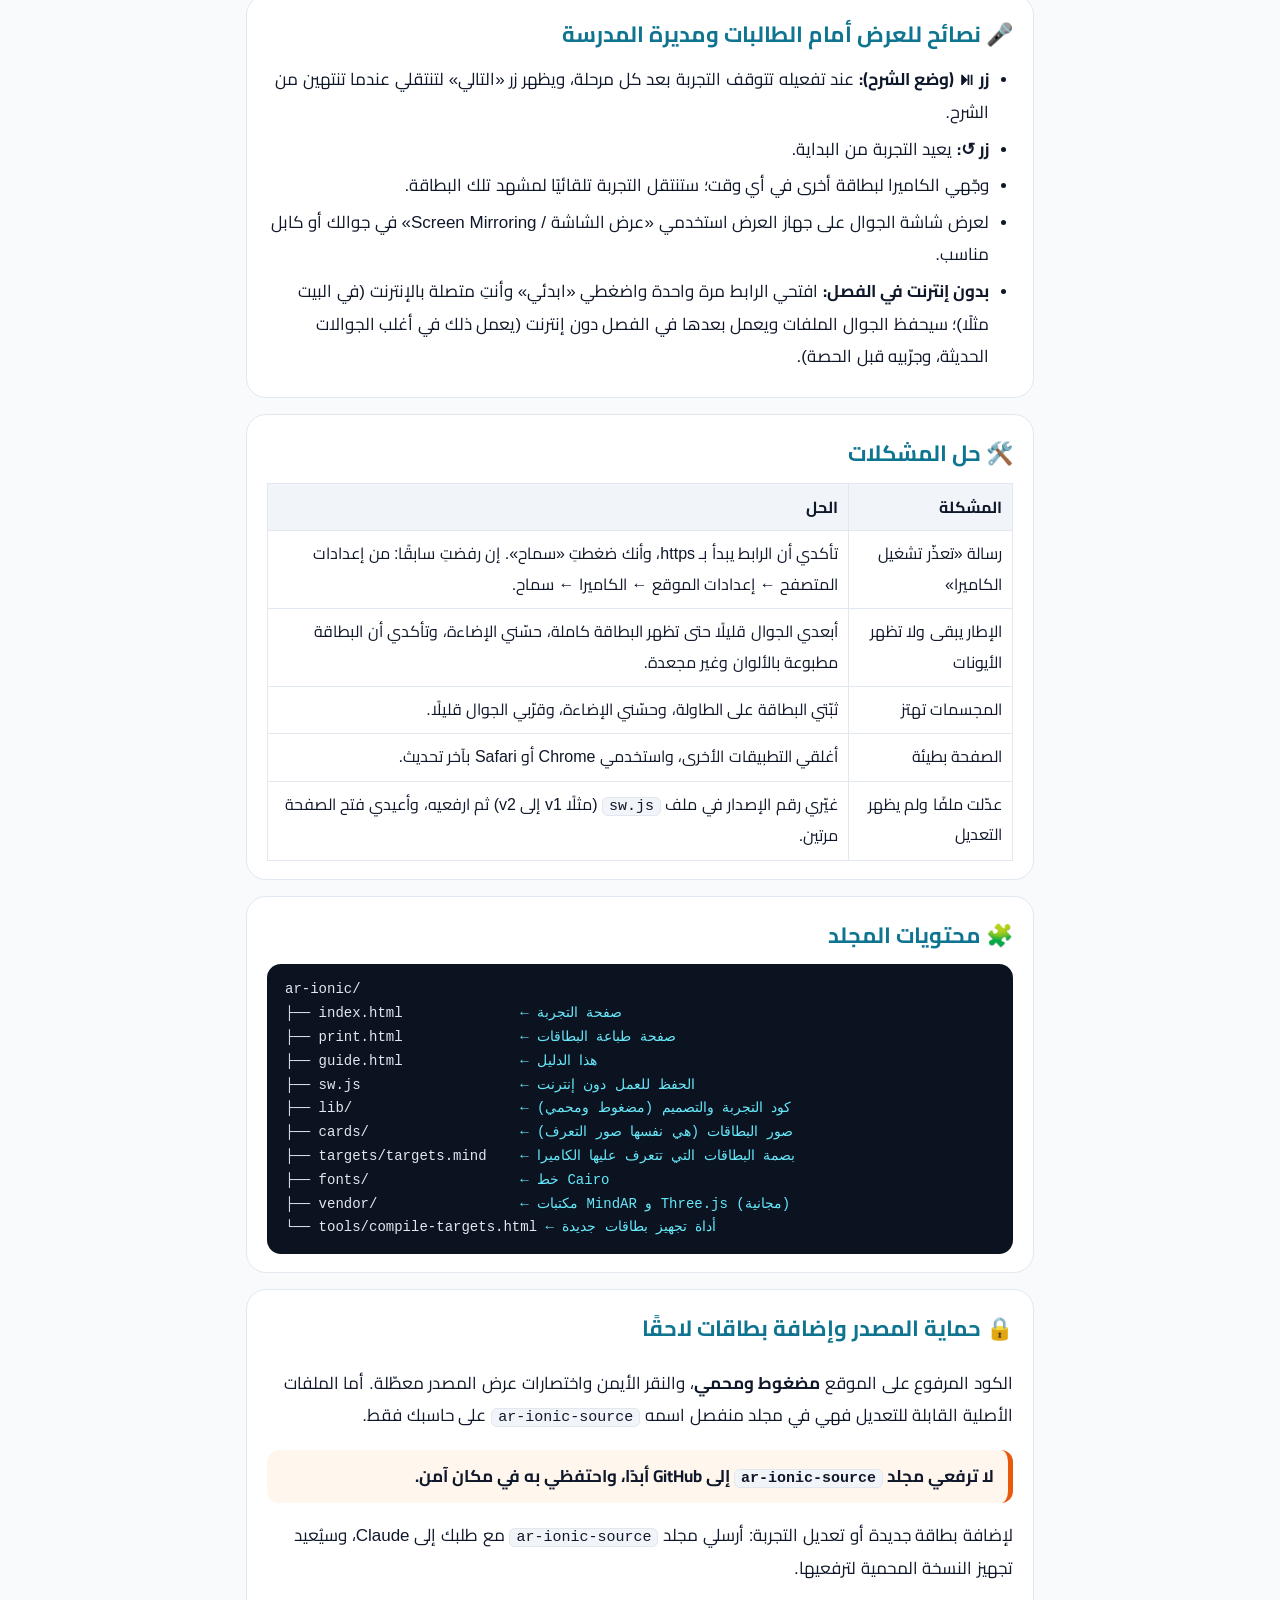
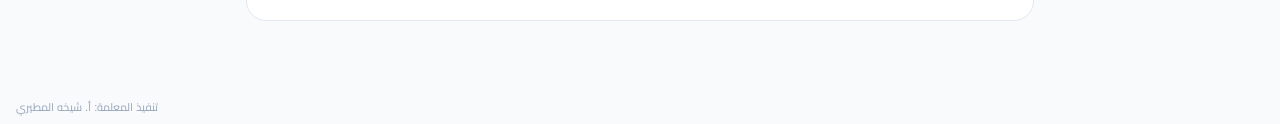
==== commit 59b73860: "Add files via upload" ====
--- a/guide.html
+++ b/guide.html
@@ -51,7 +51,6 @@
 <header>
   <h1>دليل تشغيل تجربة الواقع المعزز<br>«صيغ المركبات الأيونية وأسماؤها»</h1>
   <p>كيمياء 2-1 · خطوة بخطوة، دون الحاجة لأي خبرة برمجية</p>
-  <p style="margin-top:10px;font-weight:900;font-size:18px">تنفيذ المعلمة: أ. شيخه المطيري</p>
 </header>
 <main>
 
@@ -184,5 +183,6 @@
 </section>
 
 </main>
+<p style="text-align:left;font-size:11px;color:#94a3b8;margin:0 16px 12px">تنفيذ المعلمة: أ. شيخه المطيري</p>
 </body>
 </html>
